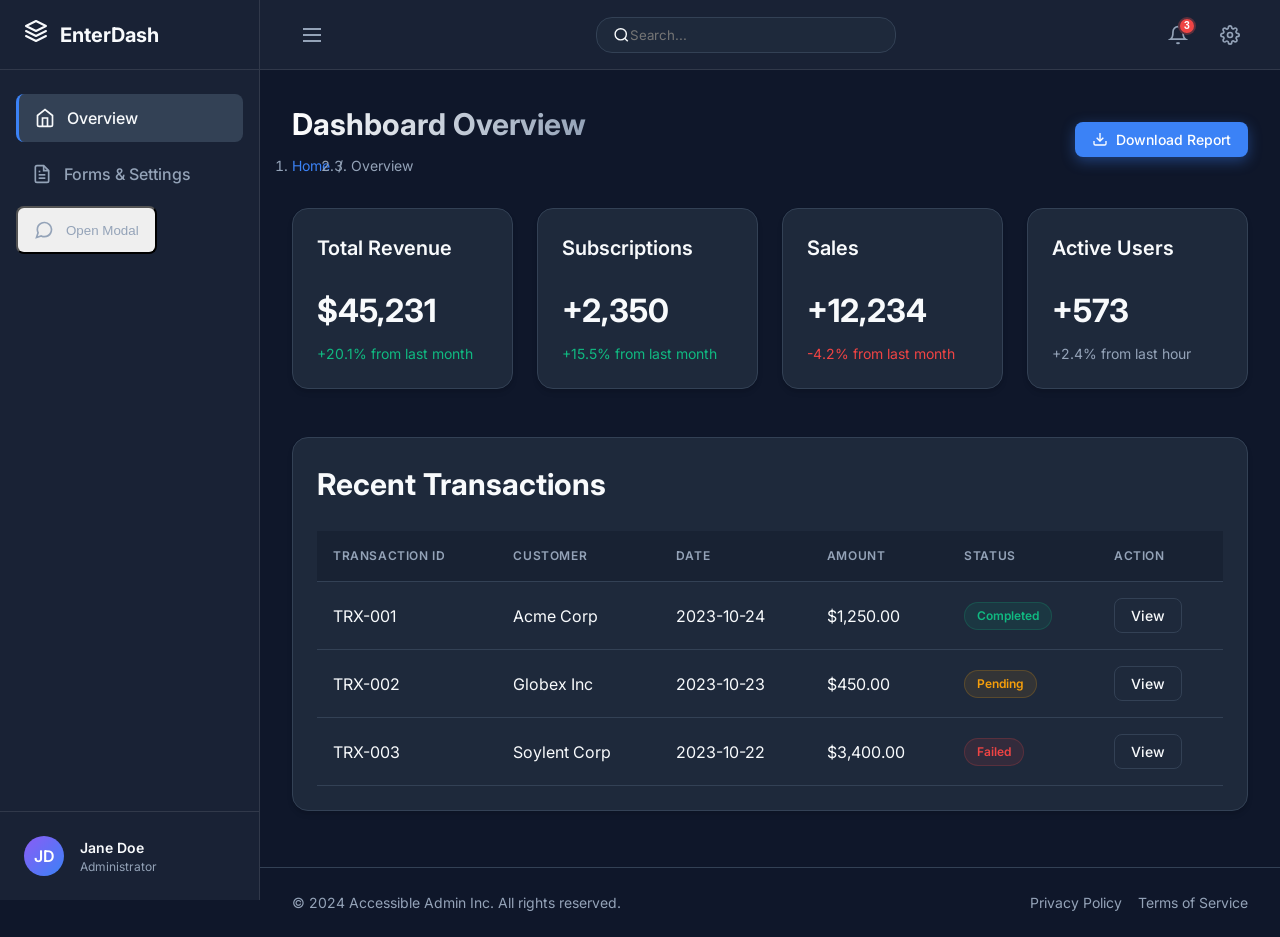
==== index.html @ 1c02879e "feat: Add semantic accessible dashboard structure" ====
<!DOCTYPE html>
<html lang="en">
<head>
  <meta charset="UTF-8">
  <meta name="viewport" content="width=device-width, initial-scale=1.0">
  <meta name="description" content="Accessible Enterprise Dashboard Overview">
  <title>Dashboard Overview | Accessible Admin</title>
  <link rel="stylesheet" href="css/styles.css">
</head>
<body>
  <!-- Accessibility skip link -->
  <a href="#main-content" class="sr-only focus-visible">Skip to main content</a>

  <div class="app-container">
    <!-- Sidebar Navigation -->
    <aside class="app-sidebar" aria-label="Sidebar Navigation">
      <div class="sidebar-header">
        <a href="index.html" class="sidebar-brand">
          <span class="sidebar-brand-icon" aria-hidden="true">
            <svg width="24" height="24" viewBox="0 0 24 24" fill="none" stroke="currentColor" stroke-width="2" stroke-linecap="round" stroke-linejoin="round"><polygon points="12 2 2 7 12 12 22 7 12 2"></polygon><polyline points="2 17 12 22 22 17"></polyline><polyline points="2 12 12 17 22 12"></polyline></svg>
          </span>
          EnterDash
        </a>
      </div>
      
      <nav class="sidebar-nav" aria-label="Main Navigation">
        <ul class="nav-list">
          <li class="nav-item">
            <a href="index.html" class="nav-link" aria-current="page">
              <svg aria-hidden="true" width="20" height="20" viewBox="0 0 24 24" fill="none" stroke="currentColor" stroke-width="2"><path d="M3 9l9-7 9 7v11a2 2 0 0 1-2 2H5a2 2 0 0 1-2-2z"></path><polyline points="9 22 9 12 15 12 15 22"></polyline></svg>
              Overview
            </a>
          </li>
          <li class="nav-item">
            <a href="forms.html" class="nav-link">
              <svg aria-hidden="true" width="20" height="20" viewBox="0 0 24 24" fill="none" stroke="currentColor" stroke-width="2"><path d="M14 2H6a2 2 0 0 0-2 2v16a2 2 0 0 0 2 2h12a2 2 0 0 0 2-2V8z"></path><polyline points="14 2 14 8 20 8"></polyline><line x1="16" y1="13" x2="8" y2="13"></line><line x1="16" y1="17" x2="8" y2="17"></line><polyline points="10 9 9 9 8 9"></polyline></svg>
              Forms &amp; Settings
            </a>
          </li>
          <li class="nav-item">
            <button class="nav-link" aria-haspopup="dialog" aria-expanded="false" id="trigger-modal">
              <svg aria-hidden="true" width="20" height="20" viewBox="0 0 24 24" fill="none" stroke="currentColor" stroke-width="2"><path d="M21 11.5a8.38 8.38 0 0 1-.9 3.8 8.5 8.5 0 0 1-7.6 4.7 8.38 8.38 0 0 1-3.8-.9L3 21l1.9-5.7a8.38 8.38 0 0 1-.9-3.8 8.5 8.5 0 0 1 4.7-7.6 8.38 8.38 0 0 1 3.8-.9h.5a8.48 8.48 0 0 1 8 8v.5z"></path></svg>
              Open Modal
            </button>
          </li>
        </ul>
      </nav>

      <div class="sidebar-footer">
        <a href="#" class="user-profile" aria-label="User profile for Jane Doe">
          <div class="avatar" aria-hidden="true">JD</div>
          <div class="user-info">
            <span class="user-name">Jane Doe</span>
            <span class="user-role">Administrator</span>
          </div>
        </a>
      </div>
    </aside>

    <!-- Main Content Area -->
    <div class="main-content">
      <!-- Top Navigation Header -->
      <header class="app-header" aria-label="Top Header">
        <div class="header-left">
          <button id="sidebar-toggle" class="icon-btn" aria-label="Toggle Sidebar" aria-expanded="true" aria-controls="app-sidebar">
            <svg width="24" height="24" viewBox="0 0 24 24" fill="none" stroke="currentColor" stroke-width="2"><line x1="3" y1="12" x2="21" y2="12"></line><line x1="3" y1="6" x2="21" y2="6"></line><line x1="3" y1="18" x2="21" y2="18"></line></svg>
          </button>
        </div>
        
        <div class="header-search">
          <svg aria-hidden="true" width="18" height="18" viewBox="0 0 24 24" fill="none" stroke="currentColor" stroke-width="2"><circle cx="11" cy="11" r="8"></circle><line x1="21" y1="21" x2="16.65" y2="16.65"></line></svg>
          <label for="global-search" class="sr-only">Search dashboard</label>
          <input type="search" id="global-search" class="search-input" placeholder="Search..." aria-label="Search dashboard">
        </div>

        <div class="header-actions">
          <button class="icon-btn" aria-label="Notifications, 3 unread messages">
            <svg aria-hidden="true" width="20" height="20" viewBox="0 0 24 24" fill="none" stroke="currentColor" stroke-width="2"><path d="M18 8A6 6 0 0 0 6 8c0 7-3 9-3 9h18s-3-2-3-9"></path><path d="M13.73 21a2 2 0 0 1-3.46 0"></path></svg>
            <span class="badge" aria-hidden="true">3</span>
          </button>
          <button class="icon-btn" aria-label="Settings">
            <svg aria-hidden="true" width="20" height="20" viewBox="0 0 24 24" fill="none" stroke="currentColor" stroke-width="2"><circle cx="12" cy="12" r="3"></circle><path d="M19.4 15a1.65 1.65 0 0 0 .33 1.82l.06.06a2 2 0 0 1 0 2.83 2 2 0 0 1-2.83 0l-.06-.06a1.65 1.65 0 0 0-1.82-.33 1.65 1.65 0 0 0-1 1.51V21a2 2 0 0 1-2 2 2 2 0 0 1-2-2v-.09A1.65 1.65 0 0 0 9 19.4a1.65 1.65 0 0 0-1.82.33l-.06.06a2 2 0 0 1-2.83 0 2 2 0 0 1 0-2.83l.06-.06a1.65 1.65 0 0 0 .33-1.82 1.65 1.65 0 0 0-1.51-1H3a2 2 0 0 1-2-2 2 2 0 0 1 2-2h.09A1.65 1.65 0 0 0 4.6 9a1.65 1.65 0 0 0-.33-1.82l-.06-.06a2 2 0 0 1 0-2.83 2 2 0 0 1 2.83 0l.06.06a1.65 1.65 0 0 0 1.82.33H9a1.65 1.65 0 0 0 1-1.51V3a2 2 0 0 1 2-2 2 2 0 0 1 2 2v.09a1.65 1.65 0 0 0 1 1.51 1.65 1.65 0 0 0 1.82-.33l.06-.06a2 2 0 0 1 2.83 0 2 2 0 0 1 0 2.83l-.06.06a1.65 1.65 0 0 0-.33 1.82V9a1.65 1.65 0 0 0 1.51 1H21a2 2 0 0 1 2 2 2 2 0 0 1-2 2h-.09a1.65 1.65 0 0 0-1.51 1z"></path></svg>
          </button>
        </div>
      </header>

      <main id="main-content" class="page-content" tabindex="-1">
        <div class="page-header">
          <div>
            <h1 class="page-title">Dashboard Overview</h1>
            <nav aria-label="Breadcrumb">
              <ol class="breadcrumb">
                <li><a href="index.html">Home</a></li>
                <li aria-hidden="true">/</li>
                <li><span aria-current="page">Overview</span></li>
              </ol>
            </nav>
          </div>
          <div>
            <button class="btn btn-primary" aria-label="Download Full Report">
              <svg aria-hidden="true" width="16" height="16" viewBox="0 0 24 24" fill="none" stroke="currentColor" stroke-width="2"><path d="M21 15v4a2 2 0 0 1-2 2H5a2 2 0 0 1-2-2v-4"></path><polyline points="7 10 12 15 17 10"></polyline><line x1="12" y1="15" x2="12" y2="3"></line></svg>
              Download Report
            </button>
          </div>
        </div>

        <section class="grid grid-cols-4" aria-labelledby="kpi-heading">
          <h2 id="kpi-heading" class="sr-only">Key Performance Indicators</h2>
          
          <article class="card">
            <h3 class="card-title">Total Revenue</h3>
            <p style="font-size: 2rem; font-weight: 700;">$45,231</p>
            <p style="color: var(--accent-success); font-size: 0.875rem; margin-top: 0.5rem;">+20.1% from last month</p>
          </article>
          
          <article class="card">
            <h3 class="card-title">Subscriptions</h3>
            <p style="font-size: 2rem; font-weight: 700;">+2,350</p>
            <p style="color: var(--accent-success); font-size: 0.875rem; margin-top: 0.5rem;">+15.5% from last month</p>
          </article>

          <article class="card">
            <h3 class="card-title">Sales</h3>
            <p style="font-size: 2rem; font-weight: 700;">+12,234</p>
            <p style="color: var(--accent-danger); font-size: 0.875rem; margin-top: 0.5rem;">-4.2% from last month</p>
          </article>

          <article class="card">
            <h3 class="card-title">Active Users</h3>
            <p style="font-size: 2rem; font-weight: 700;">+573</p>
            <p style="color: var(--text-secondary); font-size: 0.875rem; margin-top: 0.5rem;">+2.4% from last hour</p>
          </article>
        </section>

        <section aria-labelledby="table-heading" class="card" style="margin-top: 1.5rem;">
          <div class="card-title">
            <h2 id="table-heading">Recent Transactions</h2>
          </div>
          
          <div class="table-responsive">
            <!-- Data Table with Accessible markup -->
            <table class="data-table" aria-label="Recent Transactions Table">
              <caption class="sr-only">List of the most recent transactions and their status</caption>
              <thead>
                <tr>
                  <th scope="col">Transaction ID</th>
                  <th scope="col">Customer</th>
                  <th scope="col">Date</th>
                  <th scope="col">Amount</th>
                  <th scope="col">Status</th>
                  <th scope="col">Action</th>
                </tr>
              </thead>
              <tbody>
                <tr>
                  <td>TRX-001</td>
                  <td>Acme Corp</td>
                  <td>2023-10-24</td>
                  <td>$1,250.00</td>
                  <td><span class="status-badge status-success">Completed</span></td>
                  <td>
                    <button class="btn btn-secondary" aria-label="View transaction TRX-001 details">View</button>
                  </td>
                </tr>
                <tr>
                  <td>TRX-002</td>
                  <td>Globex Inc</td>
                  <td>2023-10-23</td>
                  <td>$450.00</td>
                  <td><span class="status-badge status-warning">Pending</span></td>
                  <td>
                    <button class="btn btn-secondary" aria-label="View transaction TRX-002 details">View</button>
                  </td>
                </tr>
                <tr>
                  <td>TRX-003</td>
                  <td>Soylent Corp</td>
                  <td>2023-10-22</td>
                  <td>$3,400.00</td>
                  <td><span class="status-badge status-danger">Failed</span></td>
                  <td>
                    <button class="btn btn-secondary" aria-label="View transaction TRX-003 details">View</button>
                  </td>
                </tr>
              </tbody>
            </table>
          </div>
        </section>
      </main>

      <footer class="app-footer">
        <p>&copy; <time datetime="2024">2024</time> Accessible Admin Inc. All rights reserved.</p>
        <nav aria-label="Footer Links">
          <ul style="list-style: none; display: flex; gap: 1rem;">
            <li><a href="#" style="color: inherit; text-decoration: none;">Privacy Policy</a></li>
            <li><a href="#" style="color: inherit; text-decoration: none;">Terms of Service</a></li>
          </ul>
        </nav>
      </footer>
    </div>
  </div>

  <!-- Modal Dialog -->
  <div id="example-modal" class="modal-overlay" role="dialog" aria-modal="true" aria-labelledby="modal-title" tabindex="-1">
    <div class="modal-dialog">
      <header class="modal-header">
        <h2 id="modal-title" class="modal-title">System Alert</h2>
        <button type="button" class="modal-close" aria-label="Close dialog" id="close-modal-header">
          <svg aria-hidden="true" width="24" height="24" viewBox="0 0 24 24" fill="none" stroke="currentColor" stroke-width="2"><line x1="18" y1="6" x2="6" y2="18"></line><line x1="6" y1="6" x2="18" y2="18"></line></svg>
        </button>
      </header>
      <div class="modal-body">
        <p>This is an accessible modal dialog. Keyboard focus is trapped within the dialog when it is open, and restored to the triggering element when closed.</p>
      </div>
      <footer class="modal-footer">
        <button type="button" class="btn btn-secondary" id="close-modal-footer">Cancel</button>
        <button type="button" class="btn btn-primary" id="confirm-modal">Acknowledge</button>
      </footer>
    </div>
  </div>

  <script src="js/app.js"></script>
</body>
</html>
---- css/styles.css ----
@import url('https://fonts.googleapis.com/css2?family=Inter:wght@300;400;500;600;700&display=swap');

:root {
  /* Colors */
  --bg-primary: #0f172a;
  --bg-secondary: #1e293b;
  --bg-glass: rgba(30, 41, 59, 0.7);
  --bg-hover: #334155;
  --text-primary: #f8fafc;
  --text-secondary: #94a3b8;
  --accent-primary: #3b82f6;
  --accent-hover: #2563eb;
  --accent-success: #10b981;
  --accent-danger: #ef4444;
  --accent-warning: #f59e0b;
  --border-color: #334155;
  --border-glass: rgba(255, 255, 255, 0.1);
  --shadow-sm: 0 1px 2px 0 rgba(0, 0, 0, 0.05);
  --shadow-md: 0 4px 6px -1px rgba(0, 0, 0, 0.1), 0 2px 4px -1px rgba(0, 0, 0, 0.06);
  --shadow-lg: 0 10px 15px -3px rgba(0, 0, 0, 0.1), 0 4px 6px -2px rgba(0, 0, 0, 0.05);
  
  /* Sizing */
  --sidebar-width: 260px;
  --header-height: 70px;
  --border-radius-sm: 0.375rem;
  --border-radius-md: 0.5rem;
  --border-radius-lg: 1rem;
  --transition: all 0.3s ease;
}

* {
  box-sizing: border-box;
  margin: 0;
  padding: 0;
}

body {
  font-family: 'Inter', sans-serif;
  background-color: var(--bg-primary);
  color: var(--text-primary);
  line-height: 1.5;
  -webkit-font-smoothing: antialiased;
  display: flex;
  min-height: 100vh;
}

/* Accessibility classes */
.sr-only {
  position: absolute;
  width: 1px;
  height: 1px;
  padding: 0;
  margin: -1px;
  overflow: hidden;
  clip: rect(0, 0, 0, 0);
  white-space: nowrap;
  border-width: 0;
}

:focus-visible {
  outline: 2px solid var(--accent-primary);
  outline-offset: 2px;
}

/* Layout */
.app-container {
  display: flex;
  width: 100%;
}

/* Sidebar */
.app-sidebar {
  width: var(--sidebar-width);
  background: var(--bg-glass);
  backdrop-filter: blur(12px);
  -webkit-backdrop-filter: blur(12px);
  border-right: 1px solid var(--border-glass);
  position: fixed;
  height: 100vh;
  top: 0;
  left: 0;
  z-index: 100;
  display: flex;
  flex-direction: column;
  transition: var(--transition);
}

.sidebar-header {
  height: var(--header-height);
  display: flex;
  align-items: center;
  padding: 0 1.5rem;
  border-bottom: 1px solid var(--border-glass);
}

.sidebar-brand {
  font-size: 1.25rem;
  font-weight: 700;
  color: var(--text-primary);
  text-decoration: none;
  display: flex;
  align-items: center;
  gap: 0.75rem;
}

.sidebar-brand-icon {
  background: linear-gradient(135deg, var(--accent-primary), #8b5cf6);
  -webkit-background-clip: text;
  -webkit-text-fill-color: transparent;
}

.sidebar-nav {
  padding: 1.5rem 1rem;
  flex: 1;
  overflow-y: auto;
}

.nav-list {
  list-style: none;
  display: flex;
  flex-direction: column;
  gap: 0.5rem;
}

.nav-item {
  /* Nav item */
}

.nav-link {
  display: flex;
  align-items: center;
  gap: 0.75rem;
  padding: 0.75rem 1rem;
  color: var(--text-secondary);
  text-decoration: none;
  border-radius: var(--border-radius-md);
  transition: var(--transition);
  font-weight: 500;
}

.nav-link:hover, .nav-link[aria-current="page"] {
  background-color: var(--bg-hover);
  color: var(--text-primary);
}

.nav-link[aria-current="page"] {
  border-left: 3px solid var(--accent-primary);
}

.nav-link i {
  font-size: 1.25rem;
}

.sidebar-footer {
  padding: 1rem;
  border-top: 1px solid var(--border-glass);
}

.user-profile {
  display: flex;
  align-items: center;
  gap: 1rem;
  padding: 0.5rem;
  border-radius: var(--border-radius-md);
  text-decoration: none;
  color: var(--text-primary);
  transition: var(--transition);
}

.user-profile:hover {
  background-color: var(--bg-hover);
}

.avatar {
  width: 40px;
  height: 40px;
  border-radius: 50%;
  background: linear-gradient(135deg, #8b5cf6, var(--accent-primary));
  display: flex;
  align-items: center;
  justify-content: center;
  font-weight: 600;
  color: white;
}

.user-info {
  display: flex;
  flex-direction: column;
}

.user-name {
  font-weight: 600;
  font-size: 0.875rem;
}

.user-role {
  font-size: 0.75rem;
  color: var(--text-secondary);
}

/* Main Content */
.main-content {
  flex: 1;
  margin-left: var(--sidebar-width);
  display: flex;
  flex-direction: column;
  min-height: 100vh;
}

/* Header */
.app-header {
  height: var(--header-height);
  background: var(--bg-glass);
  backdrop-filter: blur(12px);
  border-bottom: 1px solid var(--border-glass);
  display: flex;
  align-items: center;
  justify-content: space-between;
  padding: 0 2rem;
  position: sticky;
  top: 0;
  z-index: 90;
}

.header-search {
  display: flex;
  align-items: center;
  background-color: var(--bg-secondary);
  border-radius: var(--border-radius-lg);
  padding: 0.5rem 1rem;
  border: 1px solid var(--border-color);
  width: 300px;
  transition: var(--transition);
}

.header-search:focus-within {
  border-color: var(--accent-primary);
  box-shadow: 0 0 0 2px rgba(59, 130, 246, 0.2);
}

.header-search i {
  color: var(--text-secondary);
  margin-right: 0.5rem;
}

.search-input {
  background: none;
  border: none;
  color: var(--text-primary);
  width: 100%;
  outline: none;
  font-family: inherit;
}

.header-actions {
  display: flex;
  align-items: center;
  gap: 1rem;
}

.icon-btn {
  background: none;
  border: none;
  color: var(--text-secondary);
  font-size: 1.25rem;
  cursor: pointer;
  padding: 0.5rem;
  border-radius: 50%;
  transition: var(--transition);
  display: flex;
  align-items: center;
  justify-content: center;
  position: relative;
}

.icon-btn:hover {
  background-color: var(--bg-hover);
  color: var(--text-primary);
}

.badge {
  position: absolute;
  top: 0;
  right: 0;
  background-color: var(--accent-danger);
  color: white;
  font-size: 0.65rem;
  font-weight: bold;
  width: 18px;
  height: 18px;
  border-radius: 50%;
  display: flex;
  align-items: center;
  justify-content: center;
  border: 2px solid var(--bg-glass);
}

/* Page Content */
.page-content {
  padding: 2rem;
  flex: 1;
}

.page-header {
  margin-bottom: 2rem;
  display: flex;
  justify-content: space-between;
  align-items: center;
}

.page-title {
  font-size: 1.875rem;
  font-weight: 700;
  background: linear-gradient(to right, #fff, #94a3b8);
  -webkit-background-clip: text;
  -webkit-text-fill-color: transparent;
}

.breadcrumb {
  display: flex;
  gap: 0.5rem;
  color: var(--text-secondary);
  font-size: 0.875rem;
  margin-top: 0.5rem;
}

.breadcrumb a {
  color: var(--accent-primary);
  text-decoration: none;
}

.breadcrumb a:hover {
  text-decoration: underline;
}

/* Cards & Sections */
.card {
  background-color: var(--bg-secondary);
  border: 1px solid var(--border-color);
  border-radius: var(--border-radius-lg);
  padding: 1.5rem;
  margin-bottom: 1.5rem;
  box-shadow: var(--shadow-md);
  transition: var(--transition);
}

.card:hover {
  box-shadow: var(--shadow-lg);
  border-color: rgba(59, 130, 246, 0.3);
}

.card-title {
  font-size: 1.25rem;
  font-weight: 600;
  margin-bottom: 1.5rem;
  display: flex;
  justify-content: space-between;
  align-items: center;
}

/* Data Table */
.table-responsive {
  overflow-x: auto;
}

.data-table {
  width: 100%;
  border-collapse: collapse;
  text-align: left;
}

.data-table th,
.data-table td {
  padding: 1rem;
  border-bottom: 1px solid var(--border-color);
}

.data-table th {
  font-weight: 600;
  color: var(--text-secondary);
  text-transform: uppercase;
  font-size: 0.75rem;
  letter-spacing: 0.05em;
  background-color: rgba(15, 23, 42, 0.4);
}

.data-table tbody tr {
  transition: var(--transition);
}

.data-table tbody tr:hover {
  background-color: var(--bg-hover);
}

/* Status Badges */
.status-badge {
  padding: 0.25rem 0.75rem;
  border-radius: 9999px;
  font-size: 0.75rem;
  font-weight: 600;
  display: inline-block;
}

.status-success { background-color: rgba(16, 185, 129, 0.1); color: var(--accent-success); border: 1px solid rgba(16, 185, 129, 0.2); }
.status-warning { background-color: rgba(245, 158, 11, 0.1); color: var(--accent-warning); border: 1px solid rgba(245, 158, 11, 0.2); }
.status-danger { background-color: rgba(239, 68, 68, 0.1); color: var(--accent-danger); border: 1px solid rgba(239, 68, 68, 0.2); }

/* Buttons */
.btn {
  display: inline-flex;
  align-items: center;
  justify-content: center;
  gap: 0.5rem;
  padding: 0.5rem 1rem;
  font-size: 0.875rem;
  font-weight: 500;
  border-radius: var(--border-radius-md);
  border: 1px solid transparent;
  cursor: pointer;
  transition: var(--transition);
  font-family: inherit;
}

.btn-primary {
  background-color: var(--accent-primary);
  color: white;
  box-shadow: 0 4px 14px 0 rgba(59, 130, 246, 0.39);
}

.btn-primary:hover {
  background-color: var(--accent-hover);
  box-shadow: 0 6px 20px rgba(59, 130, 246, 0.23);
  transform: translateY(-1px);
}

.btn-secondary {
  background-color: transparent;
  color: var(--text-primary);
  border-color: var(--border-color);
}

.btn-secondary:hover {
  background-color: var(--bg-hover);
  border-color: var(--text-secondary);
}

/* Forms */
.form-group {
  margin-bottom: 1.5rem;
}

.form-label {
  display: block;
  margin-bottom: 0.5rem;
  font-weight: 500;
  font-size: 0.875rem;
}

.form-control {
  width: 100%;
  padding: 0.75rem 1rem;
  background-color: rgba(15, 23, 42, 0.5);
  border: 1px solid var(--border-color);
  border-radius: var(--border-radius-md);
  color: var(--text-primary);
  font-family: inherit;
  transition: var(--transition);
}

.form-control:focus {
  outline: none;
  border-color: var(--accent-primary);
  box-shadow: 0 0 0 3px rgba(59, 130, 246, 0.2);
  background-color: var(--bg-secondary);
}

.form-text {
  display: block;
  margin-top: 0.375rem;
  font-size: 0.75rem;
  color: var(--text-secondary);
}

fieldset {
  border: 1px solid var(--border-color);
  border-radius: var(--border-radius-lg);
  padding: 1.5rem;
  margin-bottom: 1.5rem;
}

legend {
  padding: 0 0.5rem;
  font-weight: 600;
  color: var(--text-primary);
}

.checkbox-group {
  display: flex;
  align-items: center;
  gap: 0.5rem;
  margin-bottom: 0.75rem;
}

.checkbox-group input[type="checkbox"],
.checkbox-group input[type="radio"] {
  width: 1rem;
  height: 1rem;
  accent-color: var(--accent-primary);
}

/* Modal */
.modal-overlay {
  position: fixed;
  top: 0;
  left: 0;
  width: 100%;
  height: 100%;
  background-color: rgba(15, 23, 42, 0.8);
  backdrop-filter: blur(4px);
  display: flex;
  align-items: center;
  justify-content: center;
  z-index: 1000;
  opacity: 0;
  visibility: hidden;
  transition: var(--transition);
}

.modal-overlay.active {
  opacity: 1;
  visibility: visible;
}

.modal-dialog {
  background-color: var(--bg-secondary);
  border: 1px solid var(--border-color);
  border-radius: var(--border-radius-lg);
  width: 100%;
  max-width: 500px;
  box-shadow: var(--shadow-lg);
  transform: translateY(20px);
  transition: all 0.4s cubic-bezier(0.16, 1, 0.3, 1);
}

.modal-overlay.active .modal-dialog {
  transform: translateY(0);
}

.modal-header {
  padding: 1.5rem;
  border-bottom: 1px solid var(--border-color);
  display: flex;
  justify-content: space-between;
  align-items: center;
}

.modal-title {
  font-size: 1.25rem;
  font-weight: 600;
  margin: 0;
}

.modal-close {
  background: none;
  border: none;
  color: var(--text-secondary);
  font-size: 1.5rem;
  cursor: pointer;
  transition: var(--transition);
}

.modal-close:hover {
  color: var(--accent-danger);
}

.modal-body {
  padding: 1.5rem;
}

.modal-footer {
  padding: 1.5rem;
  border-top: 1px solid var(--border-color);
  display: flex;
  justify-content: flex-end;
  gap: 1rem;
}

/* Footer */
.app-footer {
  padding: 1.5rem 2rem;
  border-top: 1px solid var(--border-color);
  display: flex;
  justify-content: space-between;
  align-items: center;
  color: var(--text-secondary);
  font-size: 0.875rem;
}

/* Grid Layouts */
.grid {
  display: grid;
  gap: 1.5rem;
}

.grid-cols-1 { grid-template-columns: repeat(1, minmax(0, 1fr)); }
.grid-cols-2 { grid-template-columns: repeat(2, minmax(0, 1fr)); }
.grid-cols-3 { grid-template-columns: repeat(3, minmax(0, 1fr)); }
.grid-cols-4 { grid-template-columns: repeat(4, minmax(0, 1fr)); }

@media (max-width: 1024px) {
  .grid-cols-4 { grid-template-columns: repeat(2, minmax(0, 1fr)); }
  .grid-cols-3 { grid-template-columns: repeat(2, minmax(0, 1fr)); }
}

@media (max-width: 768px) {
  .app-sidebar {
    transform: translateX(-100%);
  }
  .app-sidebar.active {
    transform: translateX(0);
  }
  .main-content {
    margin-left: 0;
  }
  .grid-cols-2, .grid-cols-3, .grid-cols-4 {
    grid-template-columns: 1fr;
  }
}
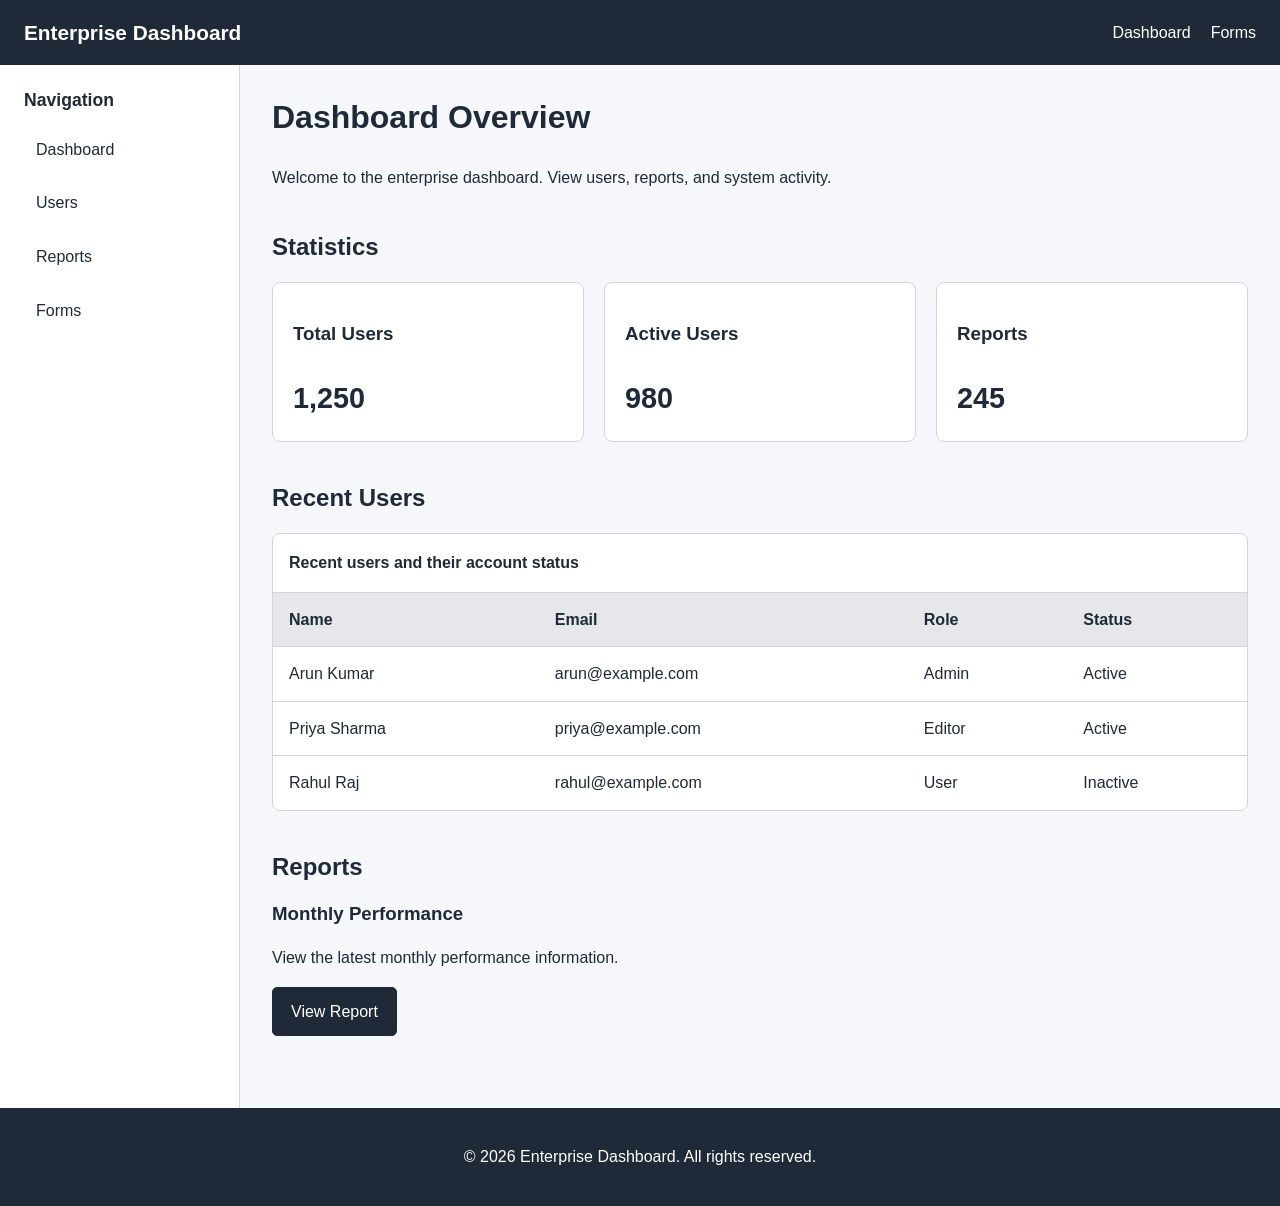
==== commit 3a6e9b8c: "." ====
--- a/index.html
+++ b/index.html
@@ -1,224 +1,212 @@
 <!DOCTYPE html>
 <html lang="en">
 <head>
-  <meta charset="UTF-8">
-  <meta name="viewport" content="width=device-width, initial-scale=1.0">
-  <meta name="description" content="Accessible Enterprise Dashboard Overview">
-  <title>Dashboard Overview | Accessible Admin</title>
-  <link rel="stylesheet" href="css/styles.css">
+    <meta charset="UTF-8">
+    <meta name="viewport" content="width=device-width, initial-scale=1.0">
+    <meta name="description" content="Accessible enterprise dashboard">
+    <title>Enterprise Dashboard</title>
+    <link rel="stylesheet" href="css/styles.css">
 </head>
+
 <body>
-  <!-- Accessibility skip link -->
-  <a href="#main-content" class="sr-only focus-visible">Skip to main content</a>
-
-  <div class="app-container">
-    <!-- Sidebar Navigation -->
-    <aside class="app-sidebar" aria-label="Sidebar Navigation">
-      <div class="sidebar-header">
-        <a href="index.html" class="sidebar-brand">
-          <span class="sidebar-brand-icon" aria-hidden="true">
-            <svg width="24" height="24" viewBox="0 0 24 24" fill="none" stroke="currentColor" stroke-width="2" stroke-linecap="round" stroke-linejoin="round"><polygon points="12 2 2 7 12 12 22 7 12 2"></polygon><polyline points="2 17 12 22 22 17"></polyline><polyline points="2 12 12 17 22 12"></polyline></svg>
-          </span>
-          EnterDash
-        </a>
-      </div>
-      
-      <nav class="sidebar-nav" aria-label="Main Navigation">
-        <ul class="nav-list">
-          <li class="nav-item">
-            <a href="index.html" class="nav-link" aria-current="page">
-              <svg aria-hidden="true" width="20" height="20" viewBox="0 0 24 24" fill="none" stroke="currentColor" stroke-width="2"><path d="M3 9l9-7 9 7v11a2 2 0 0 1-2 2H5a2 2 0 0 1-2-2z"></path><polyline points="9 22 9 12 15 12 15 22"></polyline></svg>
-              Overview
+
+    <!-- Skip Link -->
+    <a href="#main-content" class="skip-link">
+        Skip to main content
+    </a>
+
+    <!-- Header -->
+    <header class="site-header">
+        <div class="header-content">
+            <a href="index.html" class="logo" aria-label="Enterprise Dashboard Home">
+                Enterprise Dashboard
             </a>
-          </li>
-          <li class="nav-item">
-            <a href="forms.html" class="nav-link">
-              <svg aria-hidden="true" width="20" height="20" viewBox="0 0 24 24" fill="none" stroke="currentColor" stroke-width="2"><path d="M14 2H6a2 2 0 0 0-2 2v16a2 2 0 0 0 2 2h12a2 2 0 0 0 2-2V8z"></path><polyline points="14 2 14 8 20 8"></polyline><line x1="16" y1="13" x2="8" y2="13"></line><line x1="16" y1="17" x2="8" y2="17"></line><polyline points="10 9 9 9 8 9"></polyline></svg>
-              Forms &amp; Settings
-            </a>
-          </li>
-          <li class="nav-item">
-            <button class="nav-link" aria-haspopup="dialog" aria-expanded="false" id="trigger-modal">
-              <svg aria-hidden="true" width="20" height="20" viewBox="0 0 24 24" fill="none" stroke="currentColor" stroke-width="2"><path d="M21 11.5a8.38 8.38 0 0 1-.9 3.8 8.5 8.5 0 0 1-7.6 4.7 8.38 8.38 0 0 1-3.8-.9L3 21l1.9-5.7a8.38 8.38 0 0 1-.9-3.8 8.5 8.5 0 0 1 4.7-7.6 8.38 8.38 0 0 1 3.8-.9h.5a8.48 8.48 0 0 1 8 8v.5z"></path></svg>
-              Open Modal
+
+            <nav aria-label="Header navigation">
+                <ul class="header-nav">
+                    <li><a href="index.html" aria-current="page">Dashboard</a></li>
+                    <li><a href="forms.html">Forms</a></li>
+                </ul>
+            </nav>
+        </div>
+    </header>
+
+    <!-- Main Application Layout -->
+    <div class="app-container">
+
+        <!-- Sidebar -->
+        <aside class="sidebar" aria-label="Sidebar navigation">
+
+            <h2>Navigation</h2>
+
+            <nav aria-label="Main navigation">
+                <ul>
+                    <li>
+                        <a href="index.html" aria-current="page">
+                            Dashboard
+                        </a>
+                    </li>
+                    <li>
+                        <a href="#users">
+                            Users
+                        </a>
+                    </li>
+                    <li>
+                        <a href="#reports">
+                            Reports
+                        </a>
+                    </li>
+                    <li>
+                        <a href="forms.html">
+                            Forms
+                        </a>
+                    </li>
+                </ul>
+            </nav>
+
+        </aside>
+
+        <!-- Main Content -->
+        <main id="main-content">
+
+            <!-- Page Introduction -->
+            <section aria-labelledby="dashboard-title">
+
+                <header>
+                    <h1 id="dashboard-title">Dashboard Overview</h1>
+                    <p>
+                        Welcome to the enterprise dashboard.
+                        View users, reports, and system activity.
+                    </p>
+                </header>
+
+            </section>
+
+            <!-- Statistics -->
+            <section aria-labelledby="statistics-title">
+
+                <h2 id="statistics-title">Statistics</h2>
+
+                <div class="dashboard-cards">
+
+                    <article>
+                        <h3>Total Users</h3>
+                        <p>1,250</p>
+                    </article>
+
+                    <article>
+                        <h3>Active Users</h3>
+                        <p>980</p>
+                    </article>
+
+                    <article>
+                        <h3>Reports</h3>
+                        <p>245</p>
+                    </article>
+
+                </div>
+
+            </section>
+
+            <!-- Users Table -->
+            <section id="users" aria-labelledby="users-title">
+
+                <h2 id="users-title">Recent Users</h2>
+
+                <div class="table-container">
+
+                    <table>
+                        <caption>
+                            Recent users and their account status
+                        </caption>
+
+                        <thead>
+                            <tr>
+                                <th scope="col">Name</th>
+                                <th scope="col">Email</th>
+                                <th scope="col">Role</th>
+                                <th scope="col">Status</th>
+                            </tr>
+                        </thead>
+
+                        <tbody>
+                            <tr>
+                                <td>Arun Kumar</td>
+                                <td>arun@example.com</td>
+                                <td>Admin</td>
+                                <td>Active</td>
+                            </tr>
+
+                            <tr>
+                                <td>Priya Sharma</td>
+                                <td>priya@example.com</td>
+                                <td>Editor</td>
+                                <td>Active</td>
+                            </tr>
+
+                            <tr>
+                                <td>Rahul Raj</td>
+                                <td>rahul@example.com</td>
+                                <td>User</td>
+                                <td>Inactive</td>
+                            </tr>
+                        </tbody>
+
+                    </table>
+
+                </div>
+
+            </section>
+
+            <!-- Reports -->
+            <section id="reports" aria-labelledby="reports-title">
+
+                <h2 id="reports-title">Reports</h2>
+
+                <article>
+                    <h3>Monthly Performance</h3>
+                    <p>
+                        View the latest monthly performance information.
+                    </p>
+
+                    <button type="button" id="open-report">
+                        View Report
+                    </button>
+                </article>
+
+            </section>
+
+        </main>
+
+    </div>
+
+    <!-- Footer -->
+    <footer class="site-footer">
+        <p>
+            &copy; 2026 Enterprise Dashboard. All rights reserved.
+        </p>
+    </footer>
+
+    <!-- Accessible Modal -->
+    <dialog id="report-dialog" aria-labelledby="dialog-title">
+
+        <header>
+            <h2 id="dialog-title">Monthly Report</h2>
+        </header>
+
+        <p>
+            The monthly performance report is ready to view.
+        </p>
+
+        <form method="dialog">
+            <button type="submit">
+                Close
             </button>
-          </li>
-        </ul>
-      </nav>
-
-      <div class="sidebar-footer">
-        <a href="#" class="user-profile" aria-label="User profile for Jane Doe">
-          <div class="avatar" aria-hidden="true">JD</div>
-          <div class="user-info">
-            <span class="user-name">Jane Doe</span>
-            <span class="user-role">Administrator</span>
-          </div>
-        </a>
-      </div>
-    </aside>
-
-    <!-- Main Content Area -->
-    <div class="main-content">
-      <!-- Top Navigation Header -->
-      <header class="app-header" aria-label="Top Header">
-        <div class="header-left">
-          <button id="sidebar-toggle" class="icon-btn" aria-label="Toggle Sidebar" aria-expanded="true" aria-controls="app-sidebar">
-            <svg width="24" height="24" viewBox="0 0 24 24" fill="none" stroke="currentColor" stroke-width="2"><line x1="3" y1="12" x2="21" y2="12"></line><line x1="3" y1="6" x2="21" y2="6"></line><line x1="3" y1="18" x2="21" y2="18"></line></svg>
-          </button>
-        </div>
-        
-        <div class="header-search">
-          <svg aria-hidden="true" width="18" height="18" viewBox="0 0 24 24" fill="none" stroke="currentColor" stroke-width="2"><circle cx="11" cy="11" r="8"></circle><line x1="21" y1="21" x2="16.65" y2="16.65"></line></svg>
-          <label for="global-search" class="sr-only">Search dashboard</label>
-          <input type="search" id="global-search" class="search-input" placeholder="Search..." aria-label="Search dashboard">
-        </div>
-
-        <div class="header-actions">
-          <button class="icon-btn" aria-label="Notifications, 3 unread messages">
-            <svg aria-hidden="true" width="20" height="20" viewBox="0 0 24 24" fill="none" stroke="currentColor" stroke-width="2"><path d="M18 8A6 6 0 0 0 6 8c0 7-3 9-3 9h18s-3-2-3-9"></path><path d="M13.73 21a2 2 0 0 1-3.46 0"></path></svg>
-            <span class="badge" aria-hidden="true">3</span>
-          </button>
-          <button class="icon-btn" aria-label="Settings">
-            <svg aria-hidden="true" width="20" height="20" viewBox="0 0 24 24" fill="none" stroke="currentColor" stroke-width="2"><circle cx="12" cy="12" r="3"></circle><path d="M19.4 15a1.65 1.65 0 0 0 .33 1.82l.06.06a2 2 0 0 1 0 2.83 2 2 0 0 1-2.83 0l-.06-.06a1.65 1.65 0 0 0-1.82-.33 1.65 1.65 0 0 0-1 1.51V21a2 2 0 0 1-2 2 2 2 0 0 1-2-2v-.09A1.65 1.65 0 0 0 9 19.4a1.65 1.65 0 0 0-1.82.33l-.06.06a2 2 0 0 1-2.83 0 2 2 0 0 1 0-2.83l.06-.06a1.65 1.65 0 0 0 .33-1.82 1.65 1.65 0 0 0-1.51-1H3a2 2 0 0 1-2-2 2 2 0 0 1 2-2h.09A1.65 1.65 0 0 0 4.6 9a1.65 1.65 0 0 0-.33-1.82l-.06-.06a2 2 0 0 1 0-2.83 2 2 0 0 1 2.83 0l.06.06a1.65 1.65 0 0 0 1.82.33H9a1.65 1.65 0 0 0 1-1.51V3a2 2 0 0 1 2-2 2 2 0 0 1 2 2v.09a1.65 1.65 0 0 0 1 1.51 1.65 1.65 0 0 0 1.82-.33l.06-.06a2 2 0 0 1 2.83 0 2 2 0 0 1 0 2.83l-.06.06a1.65 1.65 0 0 0-.33 1.82V9a1.65 1.65 0 0 0 1.51 1H21a2 2 0 0 1 2 2 2 2 0 0 1-2 2h-.09a1.65 1.65 0 0 0-1.51 1z"></path></svg>
-          </button>
-        </div>
-      </header>
-
-      <main id="main-content" class="page-content" tabindex="-1">
-        <div class="page-header">
-          <div>
-            <h1 class="page-title">Dashboard Overview</h1>
-            <nav aria-label="Breadcrumb">
-              <ol class="breadcrumb">
-                <li><a href="index.html">Home</a></li>
-                <li aria-hidden="true">/</li>
-                <li><span aria-current="page">Overview</span></li>
-              </ol>
-            </nav>
-          </div>
-          <div>
-            <button class="btn btn-primary" aria-label="Download Full Report">
-              <svg aria-hidden="true" width="16" height="16" viewBox="0 0 24 24" fill="none" stroke="currentColor" stroke-width="2"><path d="M21 15v4a2 2 0 0 1-2 2H5a2 2 0 0 1-2-2v-4"></path><polyline points="7 10 12 15 17 10"></polyline><line x1="12" y1="15" x2="12" y2="3"></line></svg>
-              Download Report
-            </button>
-          </div>
-        </div>
-
-        <section class="grid grid-cols-4" aria-labelledby="kpi-heading">
-          <h2 id="kpi-heading" class="sr-only">Key Performance Indicators</h2>
-          
-          <article class="card">
-            <h3 class="card-title">Total Revenue</h3>
-            <p style="font-size: 2rem; font-weight: 700;">$45,231</p>
-            <p style="color: var(--accent-success); font-size: 0.875rem; margin-top: 0.5rem;">+20.1% from last month</p>
-          </article>
-          
-          <article class="card">
-            <h3 class="card-title">Subscriptions</h3>
-            <p style="font-size: 2rem; font-weight: 700;">+2,350</p>
-            <p style="color: var(--accent-success); font-size: 0.875rem; margin-top: 0.5rem;">+15.5% from last month</p>
-          </article>
-
-          <article class="card">
-            <h3 class="card-title">Sales</h3>
-            <p style="font-size: 2rem; font-weight: 700;">+12,234</p>
-            <p style="color: var(--accent-danger); font-size: 0.875rem; margin-top: 0.5rem;">-4.2% from last month</p>
-          </article>
-
-          <article class="card">
-            <h3 class="card-title">Active Users</h3>
-            <p style="font-size: 2rem; font-weight: 700;">+573</p>
-            <p style="color: var(--text-secondary); font-size: 0.875rem; margin-top: 0.5rem;">+2.4% from last hour</p>
-          </article>
-        </section>
-
-        <section aria-labelledby="table-heading" class="card" style="margin-top: 1.5rem;">
-          <div class="card-title">
-            <h2 id="table-heading">Recent Transactions</h2>
-          </div>
-          
-          <div class="table-responsive">
-            <!-- Data Table with Accessible markup -->
-            <table class="data-table" aria-label="Recent Transactions Table">
-              <caption class="sr-only">List of the most recent transactions and their status</caption>
-              <thead>
-                <tr>
-                  <th scope="col">Transaction ID</th>
-                  <th scope="col">Customer</th>
-                  <th scope="col">Date</th>
-                  <th scope="col">Amount</th>
-                  <th scope="col">Status</th>
-                  <th scope="col">Action</th>
-                </tr>
-              </thead>
-              <tbody>
-                <tr>
-                  <td>TRX-001</td>
-                  <td>Acme Corp</td>
-                  <td>2023-10-24</td>
-                  <td>$1,250.00</td>
-                  <td><span class="status-badge status-success">Completed</span></td>
-                  <td>
-                    <button class="btn btn-secondary" aria-label="View transaction TRX-001 details">View</button>
-                  </td>
-                </tr>
-                <tr>
-                  <td>TRX-002</td>
-                  <td>Globex Inc</td>
-                  <td>2023-10-23</td>
-                  <td>$450.00</td>
-                  <td><span class="status-badge status-warning">Pending</span></td>
-                  <td>
-                    <button class="btn btn-secondary" aria-label="View transaction TRX-002 details">View</button>
-                  </td>
-                </tr>
-                <tr>
-                  <td>TRX-003</td>
-                  <td>Soylent Corp</td>
-                  <td>2023-10-22</td>
-                  <td>$3,400.00</td>
-                  <td><span class="status-badge status-danger">Failed</span></td>
-                  <td>
-                    <button class="btn btn-secondary" aria-label="View transaction TRX-003 details">View</button>
-                  </td>
-                </tr>
-              </tbody>
-            </table>
-          </div>
-        </section>
-      </main>
-
-      <footer class="app-footer">
-        <p>&copy; <time datetime="2024">2024</time> Accessible Admin Inc. All rights reserved.</p>
-        <nav aria-label="Footer Links">
-          <ul style="list-style: none; display: flex; gap: 1rem;">
-            <li><a href="#" style="color: inherit; text-decoration: none;">Privacy Policy</a></li>
-            <li><a href="#" style="color: inherit; text-decoration: none;">Terms of Service</a></li>
-          </ul>
-        </nav>
-      </footer>
-    </div>
-  </div>
-
-  <!-- Modal Dialog -->
-  <div id="example-modal" class="modal-overlay" role="dialog" aria-modal="true" aria-labelledby="modal-title" tabindex="-1">
-    <div class="modal-dialog">
-      <header class="modal-header">
-        <h2 id="modal-title" class="modal-title">System Alert</h2>
-        <button type="button" class="modal-close" aria-label="Close dialog" id="close-modal-header">
-          <svg aria-hidden="true" width="24" height="24" viewBox="0 0 24 24" fill="none" stroke="currentColor" stroke-width="2"><line x1="18" y1="6" x2="6" y2="18"></line><line x1="6" y1="6" x2="18" y2="18"></line></svg>
-        </button>
-      </header>
-      <div class="modal-body">
-        <p>This is an accessible modal dialog. Keyboard focus is trapped within the dialog when it is open, and restored to the triggering element when closed.</p>
-      </div>
-      <footer class="modal-footer">
-        <button type="button" class="btn btn-secondary" id="close-modal-footer">Cancel</button>
-        <button type="button" class="btn btn-primary" id="confirm-modal">Acknowledge</button>
-      </footer>
-    </div>
-  </div>
-
-  <script src="js/app.js"></script>
+        </form>
+
+    </dialog>
+
+    <script src="js/app.js"></script>
+
 </body>
-</html>
+</html>
--- a/css/styles.css
+++ b/css/styles.css
@@ -1,628 +1,374 @@
-@import url('https://fonts.googleapis.com/css2?family=Inter:wght@300;400;500;600;700&display=swap');
-
-:root {
-  /* Colors */
-  --bg-primary: #0f172a;
-  --bg-secondary: #1e293b;
-  --bg-glass: rgba(30, 41, 59, 0.7);
-  --bg-hover: #334155;
-  --text-primary: #f8fafc;
-  --text-secondary: #94a3b8;
-  --accent-primary: #3b82f6;
-  --accent-hover: #2563eb;
-  --accent-success: #10b981;
-  --accent-danger: #ef4444;
-  --accent-warning: #f59e0b;
-  --border-color: #334155;
-  --border-glass: rgba(255, 255, 255, 0.1);
-  --shadow-sm: 0 1px 2px 0 rgba(0, 0, 0, 0.05);
-  --shadow-md: 0 4px 6px -1px rgba(0, 0, 0, 0.1), 0 2px 4px -1px rgba(0, 0, 0, 0.06);
-  --shadow-lg: 0 10px 15px -3px rgba(0, 0, 0, 0.1), 0 4px 6px -2px rgba(0, 0, 0, 0.05);
-  
-  /* Sizing */
-  --sidebar-width: 260px;
-  --header-height: 70px;
-  --border-radius-sm: 0.375rem;
-  --border-radius-md: 0.5rem;
-  --border-radius-lg: 1rem;
-  --transition: all 0.3s ease;
-}
+/* ==============================
+   Base Styles
+   ============================== */
 
 * {
-  box-sizing: border-box;
-  margin: 0;
-  padding: 0;
+    box-sizing: border-box;
+}
+
+html {
+    scroll-behavior: smooth;
 }
 
 body {
-  font-family: 'Inter', sans-serif;
-  background-color: var(--bg-primary);
-  color: var(--text-primary);
-  line-height: 1.5;
-  -webkit-font-smoothing: antialiased;
-  display: flex;
-  min-height: 100vh;
-}
-
-/* Accessibility classes */
-.sr-only {
-  position: absolute;
-  width: 1px;
-  height: 1px;
-  padding: 0;
-  margin: -1px;
-  overflow: hidden;
-  clip: rect(0, 0, 0, 0);
-  white-space: nowrap;
-  border-width: 0;
-}
-
-:focus-visible {
-  outline: 2px solid var(--accent-primary);
-  outline-offset: 2px;
-}
-
-/* Layout */
+    margin: 0;
+    font-family: Arial, sans-serif;
+    line-height: 1.6;
+    background: #f5f7fa;
+    color: #1f2937;
+}
+
+/* ==============================
+   Skip Link
+   ============================== */
+
+.skip-link {
+    position: absolute;
+    left: 10px;
+    top: -50px;
+    padding: 10px 16px;
+    background: #111827;
+    color: #ffffff;
+    text-decoration: none;
+    z-index: 1000;
+}
+
+.skip-link:focus {
+    top: 10px;
+}
+
+/* ==============================
+   Header
+   ============================== */
+
+.site-header {
+    background: #1f2937;
+    color: #ffffff;
+    padding: 16px 24px;
+}
+
+.header-content {
+    max-width: 1400px;
+    margin: 0 auto;
+    display: flex;
+    align-items: center;
+    justify-content: space-between;
+    gap: 20px;
+}
+
+.logo {
+    color: #ffffff;
+    font-size: 1.3rem;
+    font-weight: bold;
+    text-decoration: none;
+}
+
+.header-nav {
+    display: flex;
+    gap: 20px;
+    list-style: none;
+    margin: 0;
+    padding: 0;
+}
+
+.header-nav a {
+    color: #ffffff;
+    text-decoration: none;
+}
+
+.header-nav a:hover,
+.header-nav a:focus {
+    text-decoration: underline;
+}
+
+/* ==============================
+   Main Layout
+   ============================== */
+
 .app-container {
-  display: flex;
-  width: 100%;
-}
-
-/* Sidebar */
-.app-sidebar {
-  width: var(--sidebar-width);
-  background: var(--bg-glass);
-  backdrop-filter: blur(12px);
-  -webkit-backdrop-filter: blur(12px);
-  border-right: 1px solid var(--border-glass);
-  position: fixed;
-  height: 100vh;
-  top: 0;
-  left: 0;
-  z-index: 100;
-  display: flex;
-  flex-direction: column;
-  transition: var(--transition);
-}
-
-.sidebar-header {
-  height: var(--header-height);
-  display: flex;
-  align-items: center;
-  padding: 0 1.5rem;
-  border-bottom: 1px solid var(--border-glass);
-}
-
-.sidebar-brand {
-  font-size: 1.25rem;
-  font-weight: 700;
-  color: var(--text-primary);
-  text-decoration: none;
-  display: flex;
-  align-items: center;
-  gap: 0.75rem;
-}
-
-.sidebar-brand-icon {
-  background: linear-gradient(135deg, var(--accent-primary), #8b5cf6);
-  -webkit-background-clip: text;
-  -webkit-text-fill-color: transparent;
-}
-
-.sidebar-nav {
-  padding: 1.5rem 1rem;
-  flex: 1;
-  overflow-y: auto;
-}
-
-.nav-list {
-  list-style: none;
-  display: flex;
-  flex-direction: column;
-  gap: 0.5rem;
-}
-
-.nav-item {
-  /* Nav item */
-}
-
-.nav-link {
-  display: flex;
-  align-items: center;
-  gap: 0.75rem;
-  padding: 0.75rem 1rem;
-  color: var(--text-secondary);
-  text-decoration: none;
-  border-radius: var(--border-radius-md);
-  transition: var(--transition);
-  font-weight: 500;
-}
-
-.nav-link:hover, .nav-link[aria-current="page"] {
-  background-color: var(--bg-hover);
-  color: var(--text-primary);
-}
-
-.nav-link[aria-current="page"] {
-  border-left: 3px solid var(--accent-primary);
-}
-
-.nav-link i {
-  font-size: 1.25rem;
-}
-
-.sidebar-footer {
-  padding: 1rem;
-  border-top: 1px solid var(--border-glass);
-}
-
-.user-profile {
-  display: flex;
-  align-items: center;
-  gap: 1rem;
-  padding: 0.5rem;
-  border-radius: var(--border-radius-md);
-  text-decoration: none;
-  color: var(--text-primary);
-  transition: var(--transition);
-}
-
-.user-profile:hover {
-  background-color: var(--bg-hover);
-}
-
-.avatar {
-  width: 40px;
-  height: 40px;
-  border-radius: 50%;
-  background: linear-gradient(135deg, #8b5cf6, var(--accent-primary));
-  display: flex;
-  align-items: center;
-  justify-content: center;
-  font-weight: 600;
-  color: white;
-}
-
-.user-info {
-  display: flex;
-  flex-direction: column;
-}
-
-.user-name {
-  font-weight: 600;
-  font-size: 0.875rem;
-}
-
-.user-role {
-  font-size: 0.75rem;
-  color: var(--text-secondary);
-}
-
-/* Main Content */
-.main-content {
-  flex: 1;
-  margin-left: var(--sidebar-width);
-  display: flex;
-  flex-direction: column;
-  min-height: 100vh;
-}
-
-/* Header */
-.app-header {
-  height: var(--header-height);
-  background: var(--bg-glass);
-  backdrop-filter: blur(12px);
-  border-bottom: 1px solid var(--border-glass);
-  display: flex;
-  align-items: center;
-  justify-content: space-between;
-  padding: 0 2rem;
-  position: sticky;
-  top: 0;
-  z-index: 90;
-}
-
-.header-search {
-  display: flex;
-  align-items: center;
-  background-color: var(--bg-secondary);
-  border-radius: var(--border-radius-lg);
-  padding: 0.5rem 1rem;
-  border: 1px solid var(--border-color);
-  width: 300px;
-  transition: var(--transition);
-}
-
-.header-search:focus-within {
-  border-color: var(--accent-primary);
-  box-shadow: 0 0 0 2px rgba(59, 130, 246, 0.2);
-}
-
-.header-search i {
-  color: var(--text-secondary);
-  margin-right: 0.5rem;
-}
-
-.search-input {
-  background: none;
-  border: none;
-  color: var(--text-primary);
-  width: 100%;
-  outline: none;
-  font-family: inherit;
-}
-
-.header-actions {
-  display: flex;
-  align-items: center;
-  gap: 1rem;
-}
-
-.icon-btn {
-  background: none;
-  border: none;
-  color: var(--text-secondary);
-  font-size: 1.25rem;
-  cursor: pointer;
-  padding: 0.5rem;
-  border-radius: 50%;
-  transition: var(--transition);
-  display: flex;
-  align-items: center;
-  justify-content: center;
-  position: relative;
-}
-
-.icon-btn:hover {
-  background-color: var(--bg-hover);
-  color: var(--text-primary);
-}
-
-.badge {
-  position: absolute;
-  top: 0;
-  right: 0;
-  background-color: var(--accent-danger);
-  color: white;
-  font-size: 0.65rem;
-  font-weight: bold;
-  width: 18px;
-  height: 18px;
-  border-radius: 50%;
-  display: flex;
-  align-items: center;
-  justify-content: center;
-  border: 2px solid var(--bg-glass);
-}
-
-/* Page Content */
-.page-content {
-  padding: 2rem;
-  flex: 1;
-}
-
-.page-header {
-  margin-bottom: 2rem;
-  display: flex;
-  justify-content: space-between;
-  align-items: center;
-}
-
-.page-title {
-  font-size: 1.875rem;
-  font-weight: 700;
-  background: linear-gradient(to right, #fff, #94a3b8);
-  -webkit-background-clip: text;
-  -webkit-text-fill-color: transparent;
-}
-
-.breadcrumb {
-  display: flex;
-  gap: 0.5rem;
-  color: var(--text-secondary);
-  font-size: 0.875rem;
-  margin-top: 0.5rem;
-}
-
-.breadcrumb a {
-  color: var(--accent-primary);
-  text-decoration: none;
-}
-
-.breadcrumb a:hover {
-  text-decoration: underline;
-}
-
-/* Cards & Sections */
-.card {
-  background-color: var(--bg-secondary);
-  border: 1px solid var(--border-color);
-  border-radius: var(--border-radius-lg);
-  padding: 1.5rem;
-  margin-bottom: 1.5rem;
-  box-shadow: var(--shadow-md);
-  transition: var(--transition);
-}
-
-.card:hover {
-  box-shadow: var(--shadow-lg);
-  border-color: rgba(59, 130, 246, 0.3);
-}
-
-.card-title {
-  font-size: 1.25rem;
-  font-weight: 600;
-  margin-bottom: 1.5rem;
-  display: flex;
-  justify-content: space-between;
-  align-items: center;
-}
-
-/* Data Table */
-.table-responsive {
-  overflow-x: auto;
-}
-
-.data-table {
-  width: 100%;
-  border-collapse: collapse;
-  text-align: left;
-}
-
-.data-table th,
-.data-table td {
-  padding: 1rem;
-  border-bottom: 1px solid var(--border-color);
-}
-
-.data-table th {
-  font-weight: 600;
-  color: var(--text-secondary);
-  text-transform: uppercase;
-  font-size: 0.75rem;
-  letter-spacing: 0.05em;
-  background-color: rgba(15, 23, 42, 0.4);
-}
-
-.data-table tbody tr {
-  transition: var(--transition);
-}
-
-.data-table tbody tr:hover {
-  background-color: var(--bg-hover);
-}
-
-/* Status Badges */
-.status-badge {
-  padding: 0.25rem 0.75rem;
-  border-radius: 9999px;
-  font-size: 0.75rem;
-  font-weight: 600;
-  display: inline-block;
-}
-
-.status-success { background-color: rgba(16, 185, 129, 0.1); color: var(--accent-success); border: 1px solid rgba(16, 185, 129, 0.2); }
-.status-warning { background-color: rgba(245, 158, 11, 0.1); color: var(--accent-warning); border: 1px solid rgba(245, 158, 11, 0.2); }
-.status-danger { background-color: rgba(239, 68, 68, 0.1); color: var(--accent-danger); border: 1px solid rgba(239, 68, 68, 0.2); }
-
-/* Buttons */
-.btn {
-  display: inline-flex;
-  align-items: center;
-  justify-content: center;
-  gap: 0.5rem;
-  padding: 0.5rem 1rem;
-  font-size: 0.875rem;
-  font-weight: 500;
-  border-radius: var(--border-radius-md);
-  border: 1px solid transparent;
-  cursor: pointer;
-  transition: var(--transition);
-  font-family: inherit;
-}
-
-.btn-primary {
-  background-color: var(--accent-primary);
-  color: white;
-  box-shadow: 0 4px 14px 0 rgba(59, 130, 246, 0.39);
-}
-
-.btn-primary:hover {
-  background-color: var(--accent-hover);
-  box-shadow: 0 6px 20px rgba(59, 130, 246, 0.23);
-  transform: translateY(-1px);
-}
-
-.btn-secondary {
-  background-color: transparent;
-  color: var(--text-primary);
-  border-color: var(--border-color);
-}
-
-.btn-secondary:hover {
-  background-color: var(--bg-hover);
-  border-color: var(--text-secondary);
-}
-
-/* Forms */
+    max-width: 1400px;
+    margin: 0 auto;
+    display: grid;
+    grid-template-columns: 240px 1fr;
+    min-height: 650px;
+}
+
+/* ==============================
+   Sidebar
+   ============================== */
+
+.sidebar {
+    background: #ffffff;
+    padding: 24px;
+    border-right: 1px solid #d1d5db;
+}
+
+.sidebar h2 {
+    margin-top: 0;
+    font-size: 1.1rem;
+}
+
+.sidebar ul {
+    list-style: none;
+    margin: 0;
+    padding: 0;
+}
+
+.sidebar li {
+    margin-bottom: 8px;
+}
+
+.sidebar a {
+    display: block;
+    padding: 10px 12px;
+    color: #1f2937;
+    text-decoration: none;
+    border-radius: 6px;
+}
+
+.sidebar a:hover,
+.sidebar a:focus {
+    background: #e5e7eb;
+    text-decoration: underline;
+}
+
+/* ==============================
+   Main Content
+   ============================== */
+
+main {
+    padding: 32px;
+    min-width: 0;
+}
+
+section {
+    margin-bottom: 40px;
+}
+
+section > header {
+    margin-bottom: 24px;
+}
+
+h1,
+h2,
+h3 {
+    line-height: 1.3;
+}
+
+h1 {
+    font-size: 2rem;
+    margin-top: 0;
+}
+
+h2 {
+    font-size: 1.5rem;
+}
+
+/* ==============================
+   Dashboard Cards
+   ============================== */
+
+.dashboard-cards {
+    display: grid;
+    grid-template-columns: repeat(3, 1fr);
+    gap: 20px;
+}
+
+.dashboard-cards article {
+    background: #ffffff;
+    border: 1px solid #d1d5db;
+    border-radius: 8px;
+    padding: 20px;
+}
+
+.dashboard-cards article p {
+    font-size: 1.8rem;
+    font-weight: bold;
+    margin-bottom: 0;
+}
+
+/* ==============================
+   Table
+   ============================== */
+
+.table-container {
+    overflow-x: auto;
+    background: #ffffff;
+    border: 1px solid #d1d5db;
+    border-radius: 8px;
+}
+
+table {
+    width: 100%;
+    border-collapse: collapse;
+}
+
+caption {
+    text-align: left;
+    padding: 16px;
+    font-weight: bold;
+}
+
+th,
+td {
+    padding: 14px 16px;
+    text-align: left;
+    border-top: 1px solid #d1d5db;
+}
+
+th {
+    background: #e5e7eb;
+}
+
+/* ==============================
+   Forms
+   ============================== */
+
+form {
+    max-width: 800px;
+}
+
+fieldset {
+    margin-bottom: 24px;
+    padding: 20px;
+    border: 1px solid #9ca3af;
+    border-radius: 8px;
+    background: #ffffff;
+}
+
+legend {
+    padding: 0 8px;
+    font-weight: bold;
+}
+
 .form-group {
-  margin-bottom: 1.5rem;
-}
-
-.form-label {
-  display: block;
-  margin-bottom: 0.5rem;
-  font-weight: 500;
-  font-size: 0.875rem;
-}
-
-.form-control {
-  width: 100%;
-  padding: 0.75rem 1rem;
-  background-color: rgba(15, 23, 42, 0.5);
-  border: 1px solid var(--border-color);
-  border-radius: var(--border-radius-md);
-  color: var(--text-primary);
-  font-family: inherit;
-  transition: var(--transition);
-}
-
-.form-control:focus {
-  outline: none;
-  border-color: var(--accent-primary);
-  box-shadow: 0 0 0 3px rgba(59, 130, 246, 0.2);
-  background-color: var(--bg-secondary);
-}
-
-.form-text {
-  display: block;
-  margin-top: 0.375rem;
-  font-size: 0.75rem;
-  color: var(--text-secondary);
-}
-
-fieldset {
-  border: 1px solid var(--border-color);
-  border-radius: var(--border-radius-lg);
-  padding: 1.5rem;
-  margin-bottom: 1.5rem;
-}
-
-legend {
-  padding: 0 0.5rem;
-  font-weight: 600;
-  color: var(--text-primary);
-}
-
-.checkbox-group {
-  display: flex;
-  align-items: center;
-  gap: 0.5rem;
-  margin-bottom: 0.75rem;
-}
-
-.checkbox-group input[type="checkbox"],
-.checkbox-group input[type="radio"] {
-  width: 1rem;
-  height: 1rem;
-  accent-color: var(--accent-primary);
-}
-
-/* Modal */
-.modal-overlay {
-  position: fixed;
-  top: 0;
-  left: 0;
-  width: 100%;
-  height: 100%;
-  background-color: rgba(15, 23, 42, 0.8);
-  backdrop-filter: blur(4px);
-  display: flex;
-  align-items: center;
-  justify-content: center;
-  z-index: 1000;
-  opacity: 0;
-  visibility: hidden;
-  transition: var(--transition);
-}
-
-.modal-overlay.active {
-  opacity: 1;
-  visibility: visible;
-}
-
-.modal-dialog {
-  background-color: var(--bg-secondary);
-  border: 1px solid var(--border-color);
-  border-radius: var(--border-radius-lg);
-  width: 100%;
-  max-width: 500px;
-  box-shadow: var(--shadow-lg);
-  transform: translateY(20px);
-  transition: all 0.4s cubic-bezier(0.16, 1, 0.3, 1);
-}
-
-.modal-overlay.active .modal-dialog {
-  transform: translateY(0);
-}
-
-.modal-header {
-  padding: 1.5rem;
-  border-bottom: 1px solid var(--border-color);
-  display: flex;
-  justify-content: space-between;
-  align-items: center;
-}
-
-.modal-title {
-  font-size: 1.25rem;
-  font-weight: 600;
-  margin: 0;
-}
-
-.modal-close {
-  background: none;
-  border: none;
-  color: var(--text-secondary);
-  font-size: 1.5rem;
-  cursor: pointer;
-  transition: var(--transition);
-}
-
-.modal-close:hover {
-  color: var(--accent-danger);
-}
-
-.modal-body {
-  padding: 1.5rem;
-}
-
-.modal-footer {
-  padding: 1.5rem;
-  border-top: 1px solid var(--border-color);
-  display: flex;
-  justify-content: flex-end;
-  gap: 1rem;
-}
-
-/* Footer */
-.app-footer {
-  padding: 1.5rem 2rem;
-  border-top: 1px solid var(--border-color);
-  display: flex;
-  justify-content: space-between;
-  align-items: center;
-  color: var(--text-secondary);
-  font-size: 0.875rem;
-}
-
-/* Grid Layouts */
-.grid {
-  display: grid;
-  gap: 1.5rem;
-}
-
-.grid-cols-1 { grid-template-columns: repeat(1, minmax(0, 1fr)); }
-.grid-cols-2 { grid-template-columns: repeat(2, minmax(0, 1fr)); }
-.grid-cols-3 { grid-template-columns: repeat(3, minmax(0, 1fr)); }
-.grid-cols-4 { grid-template-columns: repeat(4, minmax(0, 1fr)); }
-
-@media (max-width: 1024px) {
-  .grid-cols-4 { grid-template-columns: repeat(2, minmax(0, 1fr)); }
-  .grid-cols-3 { grid-template-columns: repeat(2, minmax(0, 1fr)); }
-}
-
-@media (max-width: 768px) {
-  .app-sidebar {
-    transform: translateX(-100%);
-  }
-  .app-sidebar.active {
-    transform: translateX(0);
-  }
-  .main-content {
-    margin-left: 0;
-  }
-  .grid-cols-2, .grid-cols-3, .grid-cols-4 {
-    grid-template-columns: 1fr;
-  }
-}
+    margin-bottom: 20px;
+}
+
+.form-group:last-child {
+    margin-bottom: 0;
+}
+
+label {
+    display: block;
+    margin-bottom: 6px;
+    font-weight: bold;
+}
+
+input,
+select {
+    width: 100%;
+    max-width: 500px;
+    padding: 11px;
+    font: inherit;
+    border: 1px solid #6b7280;
+    border-radius: 5px;
+    background: #ffffff;
+}
+
+input[type="radio"],
+input[type="checkbox"] {
+    width: auto;
+    margin-right: 8px;
+}
+
+.form-group input[type="radio"] + label {
+    display: inline;
+    font-weight: normal;
+}
+
+small {
+    display: block;
+    margin-top: 5px;
+}
+
+/* ==============================
+   Buttons
+   ============================== */
+
+button {
+    padding: 11px 18px;
+    border: 1px solid #1f2937;
+    border-radius: 5px;
+    background: #1f2937;
+    color: #ffffff;
+    font: inherit;
+    cursor: pointer;
+}
+
+button:hover {
+    background: #374151;
+}
+
+.form-actions {
+    display: flex;
+    gap: 12px;
+    flex-wrap: wrap;
+}
+
+/* ==============================
+   Keyboard Focus
+   ============================== */
+
+a:focus-visible,
+button:focus-visible,
+input:focus-visible,
+select:focus-visible {
+    outline: 3px solid #2563eb;
+    outline-offset: 3px;
+}
+
+/* ==============================
+   Modal
+   ============================== */
+
+dialog {
+    width: min(90%, 500px);
+    padding: 24px;
+    border: 1px solid #6b7280;
+    border-radius: 8px;
+}
+
+dialog::backdrop {
+    background: rgb(0 0 0 / 0.6);
+}
+
+/* ==============================
+   Footer
+   ============================== */
+
+.site-footer {
+    padding: 20px;
+    text-align: center;
+    background: #1f2937;
+    color: #ffffff;
+}
+
+/* ==============================
+   Responsive Design
+   ============================== */
+
+@media (max-width: 800px) {
+
+    .header-content {
+        flex-direction: column;
+        align-items: flex-start;
+    }
+
+    .app-container {
+        grid-template-columns: 1fr;
+    }
+
+    .sidebar {
+        border-right: 0;
+        border-bottom: 1px solid #d1d5db;
+    }
+
+    .dashboard-cards {
+        grid-template-columns: 1fr;
+    }
+
+    main {
+        padding: 20px;
+    }
+}
